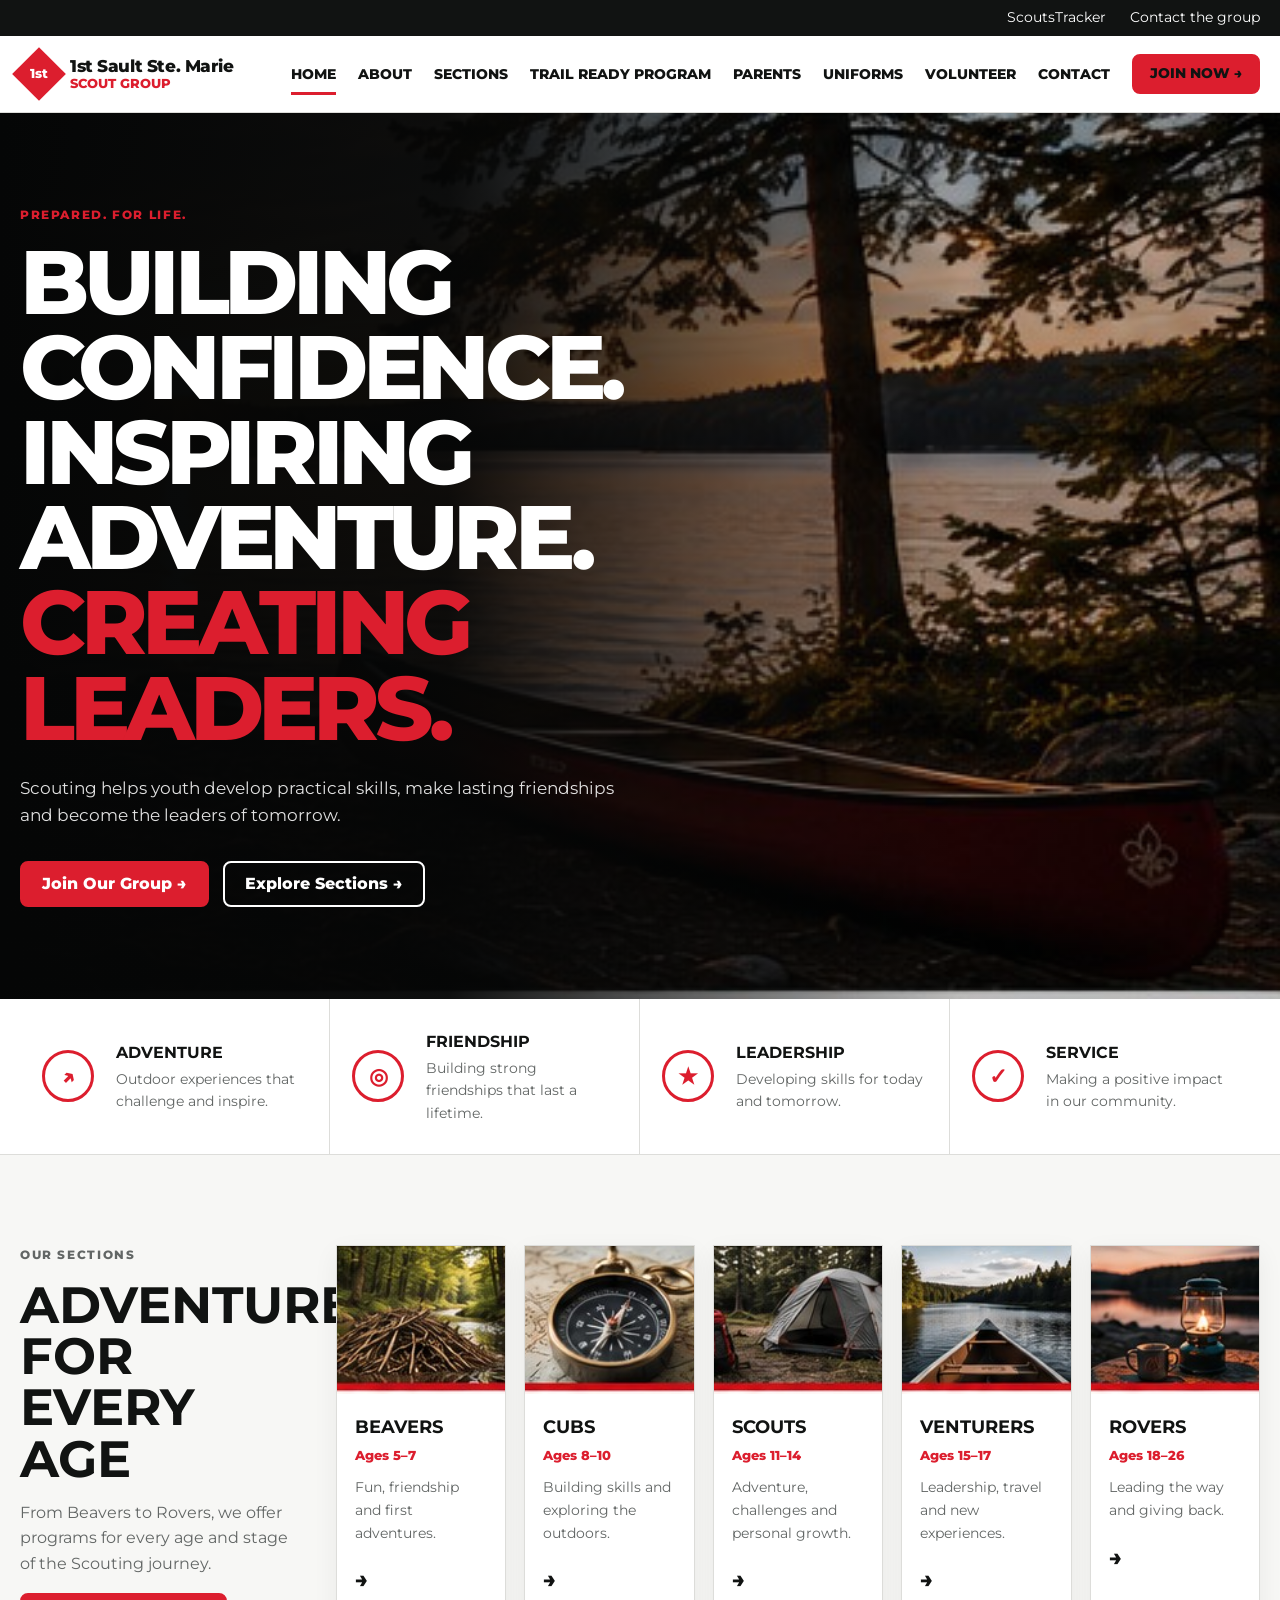
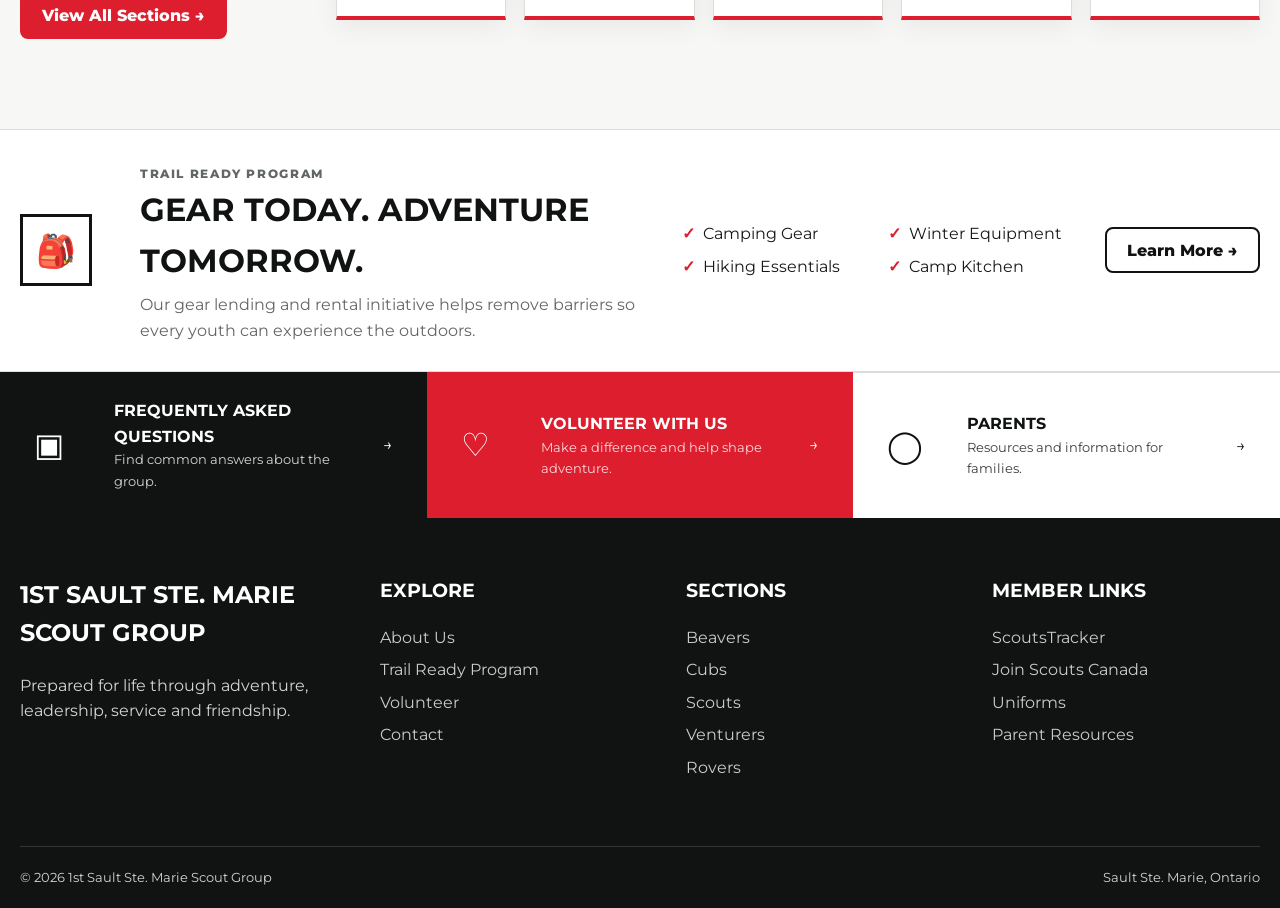
==== index.html @ 218b79c8 "Add files via upload" ====
<!doctype html>
<html lang="en">
<head>
  <meta charset="utf-8">
  <meta name="viewport" content="width=device-width, initial-scale=1">
  <meta name="description" content="Adventure, leadership and community with the 1st Sault Ste. Marie Scout Group.">
  <title>Home | 1st Sault Ste. Marie Scout Group</title>
  <link rel="preconnect" href="https://fonts.googleapis.com">
  <link rel="preconnect" href="https://fonts.gstatic.com" crossorigin>
  <link href="https://fonts.googleapis.com/css2?family=Montserrat:wght@500;600;700;800&display=swap" rel="stylesheet">
  <link rel="stylesheet" href="css/site.css?v=20260806-rwb2">
</head>
<body>

<a class="skip-link" href="#main">Skip to main content</a>

<div class="utility-bar">
  <div class="container utility-inner">
    <a href="https://scoutstracker.ca/" target="_blank" rel="noopener noreferrer">ScoutsTracker</a>
    <a href="contact.html">Contact the group</a>
  </div>
</div>

<header class="site-header">
  <div class="container header-row">
    <a class="brand" href="index.html" aria-label="1st Sault Ste. Marie Scout Group home">
      <span class="brand-mark" aria-hidden="true"><span>1st</span></span>
      <span class="brand-copy">
        <strong>1st Sault Ste. Marie</strong>
        <small>Scout Group</small>
      </span>
    </a>

    <button id="menuButton" class="menu-button" type="button" aria-expanded="false" aria-controls="siteNav">
      <span aria-hidden="true">☰</span>
      <span class="sr-only">Open navigation menu</span>
    </button>

    <nav id="siteNav" class="nav" aria-label="Primary navigation">
      <a href="index.html" aria-current="page">Home</a>
      <a href="about.html">About</a>
      <a href="sections.html">Sections</a>
      <a href="trail-ready.html">Trail Ready Program</a>
      <a href="parents.html">Parents</a>
      <a href="uniforms.html">Uniforms</a>
      <a href="volunteer.html">Volunteer</a>
      <a href="contact.html">Contact</a>
      <a class="button button-small" href="https://www.myscouts.ca/join" target="_blank" rel="noopener noreferrer">Join Now →</a>
    </nav>
  </div>
</header>

<main id="main">

<section class="hero">
  <div class="container hero-inner">
    <div class="hero-copy">
      <p class="kicker">Prepared. For life.</p>
      <h1>Building confidence.<br>Inspiring adventure.<br><em>Creating leaders.</em></h1>
      <p>Scouting helps youth develop practical skills, make lasting friendships and become the leaders of tomorrow.</p>
      <div class="hero-actions">
        <a class="button" href="https://www.myscouts.ca/join" target="_blank" rel="noopener noreferrer">Join Our Group →</a>
        <a class="button button-outline" href="sections.html">Explore Sections →</a>
      </div>
    </div>
  </div>
</section>

<section class="value-strip" aria-label="Benefits of Scouting">
  <div class="container value-grid">
    <article class="value-item"><span class="value-icon" aria-hidden="true">↗</span><div><h2>Adventure</h2><p>Outdoor experiences that challenge and inspire.</p></div></article>
    <article class="value-item"><span class="value-icon" aria-hidden="true">◎</span><div><h2>Friendship</h2><p>Building strong friendships that last a lifetime.</p></div></article>
    <article class="value-item"><span class="value-icon" aria-hidden="true">★</span><div><h2>Leadership</h2><p>Developing skills for today and tomorrow.</p></div></article>
    <article class="value-item"><span class="value-icon" aria-hidden="true">✓</span><div><h2>Service</h2><p>Making a positive impact in our community.</p></div></article>
  </div>
</section>

<section class="section section-soft">
  <div class="container section-layout">
    <div class="section-intro">
      <p class="eyebrow">Our sections</p>
      <h2>Adventure for every age</h2>
      <p>From Beavers to Rovers, we offer programs for every age and stage of the Scouting journey.</p>
      <a class="button" href="sections.html">View All Sections →</a>
    </div>

    <div class="section-cards">
      <a class="section-card" href="beavers.html"><img src="images/beavers.jpg" alt="Woodland trail and natural materials"><div class="section-card-content"><h3>Beavers</h3><span class="age">Ages 5–7</span><p>Fun, friendship and first adventures.</p><span class="arrow-link">→</span></div></a>
      <a class="section-card" href="cubs.html"><img src="images/cubs.jpg" alt="Compass on a map"><div class="section-card-content"><h3>Cubs</h3><span class="age">Ages 8–10</span><p>Building skills and exploring the outdoors.</p><span class="arrow-link">→</span></div></a>
      <a class="section-card" href="scouts.html"><img src="images/scouts.jpg" alt="Tent and backpack at a campsite"><div class="section-card-content"><h3>Scouts</h3><span class="age">Ages 11–14</span><p>Adventure, challenges and personal growth.</p><span class="arrow-link">→</span></div></a>
      <a class="section-card" href="venturers.html"><img src="images/venturers.jpg" alt="Canoe on a wilderness lake"><div class="section-card-content"><h3>Venturers</h3><span class="age">Ages 15–17</span><p>Leadership, travel and new experiences.</p><span class="arrow-link">→</span></div></a>
      <a class="section-card" href="rovers.html"><img src="images/rovers.jpg" alt="Lantern and camp equipment at dusk"><div class="section-card-content"><h3>Rovers</h3><span class="age">Ages 18–26</span><p>Leading the way and giving back.</p><span class="arrow-link">→</span></div></a>
    </div>
  </div>
</section>

<section class="feature-band">
  <div class="container feature-band-inner">
    <div class="feature-symbol" aria-hidden="true">🎒</div>
    <div><p class="eyebrow">Trail Ready Program</p><h2>Gear today. Adventure tomorrow.</h2><p>Our gear lending and rental initiative helps remove barriers so every youth can experience the outdoors.</p></div>
    <ul class="check-list"><li>Camping Gear</li><li>Winter Equipment</li><li>Hiking Essentials</li><li>Camp Kitchen</li></ul>
    <a class="button button-outline" href="trail-ready.html">Learn More →</a>
  </div>
</section>

<section class="quick-links">
  <a class="quick-link" href="faq.html"><span class="quick-link-icon" aria-hidden="true">▣</span><span><strong>Frequently Asked Questions</strong><small>Find common answers about the group.</small></span><span>→</span></a>
  <a class="quick-link" href="volunteer.html"><span class="quick-link-icon" aria-hidden="true">♡</span><span><strong>Volunteer With Us</strong><small>Make a difference and help shape adventure.</small></span><span>→</span></a>
  <a class="quick-link" href="parents.html"><span class="quick-link-icon" aria-hidden="true">◯</span><span><strong>Parents</strong><small>Resources and information for families.</small></span><span>→</span></a>
</section>

</main>

<footer class="site-footer">
  <div class="container footer-main">
    <div>
      <h2>1st Sault Ste. Marie Scout Group</h2>
      <p>Prepared for life through adventure, leadership, service and friendship.</p>
    </div>

    <div>
      <h3>Explore</h3>
      <a href="about.html">About Us</a>
      <a href="trail-ready.html">Trail Ready Program</a>
      <a href="volunteer.html">Volunteer</a>
      <a href="contact.html">Contact</a>
    </div>

    <div>
      <h3>Sections</h3>
      <a href="beavers.html">Beavers</a>
      <a href="cubs.html">Cubs</a>
      <a href="scouts.html">Scouts</a>
      <a href="venturers.html">Venturers</a>
      <a href="rovers.html">Rovers</a>
    </div>

    <div>
      <h3>Member Links</h3>
      <a href="https://scoutstracker.ca/" target="_blank" rel="noopener noreferrer">ScoutsTracker</a>
      <a href="https://www.myscouts.ca/join" target="_blank" rel="noopener noreferrer">Join Scouts Canada</a>
      <a href="uniforms.html">Uniforms</a>
      <a href="parents.html">Parent Resources</a>
    </div>
  </div>

  <div class="container footer-bottom">
    <span>© <span id="year"></span> 1st Sault Ste. Marie Scout Group</span>
    <span>Sault Ste. Marie, Ontario</span>
  </div>
</footer>
<script src="js/main.js"></script>

</body>
</html>
---- css/site.css ----
:root {
  --red: #dc1e2e;
  --red-dark: #b91422;
  --black: #111312;
  --charcoal: #1c1f1e;
  --ink: #171918;
  --muted: #626665;
  --white: #ffffff;
  --off-white: #f7f7f5;
  --line: #ddddda;
  --shadow: 0 18px 45px rgba(0, 0, 0, 0.12);
  --radius: 8px;
  --container: 1240px;
}

*,
*::before,
*::after {
  box-sizing: border-box;
}

html {
  scroll-behavior: smooth;
}

body {
  margin: 0;
  color: var(--ink);
  background: var(--white);
  font-family: "Montserrat", Arial, sans-serif;
  line-height: 1.6;
}

img {
  display: block;
  max-width: 100%;
}

a {
  color: inherit;
}

button,
input,
textarea,
select {
  font: inherit;
}

.container {
  width: min(calc(100% - 40px), var(--container));
  margin-inline: auto;
}

.skip-link {
  position: fixed;
  top: 12px;
  left: 12px;
  z-index: 10000;
  padding: 10px 14px;
  color: var(--black);
  background: var(--white);
  border: 2px solid var(--red);
  transform: translateY(-180%);
}

.skip-link:focus {
  transform: translateY(0);
}

.utility-bar {
  color: var(--white);
  background: var(--black);
  font-size: 0.85rem;
}

.utility-inner {
  min-height: 36px;
  display: flex;
  justify-content: flex-end;
  align-items: center;
  gap: 24px;
}

.utility-inner a {
  text-decoration: none;
}

.utility-inner a:hover,
.utility-inner a:focus-visible {
  color: #ffc5cb;
  text-decoration: underline;
}

.site-header {
  position: sticky;
  top: 0;
  z-index: 1000;
  border-bottom: 1px solid var(--line);
  background: rgba(255, 255, 255, 0.97);
  backdrop-filter: blur(12px);
}

.header-row {
  min-height: 76px;
  display: flex;
  align-items: center;
  gap: 28px;
}

.brand {
  display: inline-flex;
  align-items: center;
  gap: 12px;
  text-decoration: none;
}

.brand-mark {
  width: 38px;
  height: 38px;
  display: grid;
  place-items: center;
  color: var(--white);
  background: var(--red);
  font-size: 0.8rem;
  font-weight: 800;
  transform: rotate(45deg);
}

.brand-mark span {
  transform: rotate(-45deg);
}

.brand-copy {
  display: grid;
  line-height: 1.05;
}

.brand-copy strong {
  color: var(--black);
  font-size: 1.05rem;
  font-weight: 800;
  letter-spacing: -0.025em;
}

.brand-copy small {
  color: var(--red);
  font-weight: 800;
  text-transform: uppercase;
}

.nav {
  margin-left: auto;
  display: flex;
  align-items: center;
  gap: 22px;
}

.nav a {
  position: relative;
  color: var(--black);
  font-size: 0.86rem;
  font-weight: 800;
  text-decoration: none;
  text-transform: uppercase;
}

.nav > a:not(.button)::after {
  content: "";
  position: absolute;
  right: 0;
  bottom: -10px;
  left: 0;
  height: 3px;
  background: var(--red);
  transform: scaleX(0);
  transition: transform 180ms ease;
}

.nav > a:hover::after,
.nav > a:focus-visible::after,
.nav > a[aria-current="page"]::after {
  transform: scaleX(1);
}

.menu-button {
  display: none;
  margin-left: auto;
  width: 46px;
  height: 46px;
  border: 2px solid var(--black);
  color: var(--black);
  background: var(--white);
  cursor: pointer;
}

.button {
  display: inline-flex;
  min-height: 46px;
  align-items: center;
  justify-content: center;
  gap: 10px;
  padding: 11px 20px;
  border: 2px solid var(--red);
  border-radius: var(--radius);
  color: var(--white);
  background: var(--red);
  font-weight: 800;
  line-height: 1.1;
  text-align: center;
  text-decoration: none;
  transition:
    color 160ms ease,
    background 160ms ease,
    border-color 160ms ease,
    transform 160ms ease;
}

.button:hover,
.button:focus-visible {
  border-color: var(--black);
  background: var(--black);
  transform: translateY(-2px);
}

.button-small {
  min-height: 40px;
  padding: 9px 16px;
  font-size: 0.82rem;
}

.button-outline {
  color: var(--black);
  background: transparent;
  border-color: var(--black);
}

.button-outline:hover,
.button-outline:focus-visible {
  color: var(--white);
  background: var(--black);
}

.hero {
  position: relative;
  min-height: 620px;
  display: grid;
  align-items: center;
  overflow: hidden;
  color: var(--white);
  background:
    linear-gradient(90deg, #050606 0%, rgba(5, 6, 6, 0.96) 35%, rgba(5, 6, 6, 0.25) 75%),
    url("../images/hero.jpg") center right / cover no-repeat;
}

.hero-inner {
  position: relative;
  z-index: 2;
  padding-block: 92px;
}

.hero-copy {
  max-width: 690px;
}

.kicker,
.eyebrow {
  margin: 0 0 14px;
  color: var(--red);
  font-size: 0.78rem;
  font-weight: 800;
  letter-spacing: 0.13em;
  text-transform: uppercase;
}

.hero h1,
.page-hero h1 {
  margin: 0;
  max-width: 900px;
  color: var(--white);
  font-size: clamp(3rem, 7vw, 6rem);
  font-weight: 800;
  letter-spacing: -0.06em;
  line-height: 0.95;
  text-transform: uppercase;
}

.hero h1 em {
  color: var(--red);
  font-style: normal;
}

.hero-copy > p:not(.kicker) {
  max-width: 610px;
  margin: 24px 0 0;
  color: rgba(255, 255, 255, 0.88);
  font-size: 1.08rem;
}

.hero-actions {
  display: flex;
  flex-wrap: wrap;
  gap: 14px;
  margin-top: 32px;
}

.hero .button-outline,
.page-hero .button-outline,
.cta .button-outline {
  color: var(--white);
  border-color: var(--white);
}

.hero .button-outline:hover,
.hero .button-outline:focus-visible,
.page-hero .button-outline:hover,
.page-hero .button-outline:focus-visible,
.cta .button-outline:hover,
.cta .button-outline:focus-visible {
  color: var(--black);
  background: var(--white);
}

.value-strip {
  border-bottom: 1px solid var(--line);
  background: var(--white);
}

.value-grid {
  display: grid;
  grid-template-columns: repeat(4, 1fr);
}

.value-item {
  display: grid;
  grid-template-columns: 58px 1fr;
  gap: 16px;
  align-items: center;
  padding: 30px 22px;
  border-right: 1px solid var(--line);
}

.value-item:last-child {
  border-right: 0;
}

.value-icon {
  display: grid;
  width: 52px;
  height: 52px;
  place-items: center;
  border: 3px solid var(--red);
  border-radius: 50%;
  color: var(--red);
  font-size: 1.35rem;
  font-weight: 800;
}

.value-item h2 {
  margin: 0 0 2px;
  color: var(--black);
  font-size: 1rem;
  text-transform: uppercase;
}

.value-item p {
  margin: 0;
  color: var(--muted);
  font-size: 0.88rem;
}

.section {
  padding-block: 90px;
}

.section-soft {
  background: var(--off-white);
}

.section-black {
  color: var(--white);
  background: var(--black);
}

.section-heading {
  display: flex;
  justify-content: space-between;
  gap: 40px;
  align-items: end;
  margin-bottom: 36px;
}

.section-heading > div {
  max-width: 730px;
}

.section-heading h2,
.prose h2,
.cta h2,
.trp-intro h2 {
  margin: 0;
  color: var(--black);
  font-size: clamp(2.2rem, 5vw, 4rem);
  font-weight: 800;
  letter-spacing: -0.05em;
  line-height: 0.98;
  text-transform: uppercase;
}

.section-heading > p {
  max-width: 500px;
  margin: 0;
  color: var(--muted);
}

.section-black .section-heading h2,
.section-black .section-heading p {
  color: var(--white);
}

.section-layout {
  display: grid;
  grid-template-columns: 270px minmax(0, 1fr);
  gap: 46px;
  align-items: start;
}

.section-intro h2 {
  margin: 0;
  color: var(--black);
  font-size: clamp(2.2rem, 4vw, 3.4rem);
  line-height: 1;
  text-transform: uppercase;
}

.section-intro p {
  color: var(--muted);
}

.section-cards {
  display: grid;
  grid-template-columns: repeat(5, 1fr);
  gap: 18px;
}

.section-card {
  overflow: hidden;
  border: 1px solid var(--line);
  border-bottom: 4px solid var(--red);
  background: var(--white);
  box-shadow: 0 8px 24px rgba(0, 0, 0, 0.06);
  text-decoration: none;
  transition:
    transform 180ms ease,
    box-shadow 180ms ease;
}

.section-card:hover,
.section-card:focus-visible {
  transform: translateY(-7px);
  box-shadow: var(--shadow);
}

.section-card img {
  width: 100%;
  height: 148px;
  object-fit: cover;
}

.section-card-content {
  min-height: 190px;
  display: flex;
  flex-direction: column;
  padding: 18px;
}

.section-card h3 {
  margin: 0 0 4px;
  color: var(--black);
  font-size: 1.15rem;
  text-transform: uppercase;
}

.section-card .age {
  color: var(--red);
  font-size: 0.82rem;
  font-weight: 800;
}

.section-card p {
  margin: 10px 0 18px;
  color: var(--muted);
  font-size: 0.88rem;
}

.arrow-link {
  margin-top: auto;
  color: var(--black);
  font-size: 1.4rem;
  font-weight: 800;
}

.feature-band {
  border-top: 1px solid var(--line);
  border-bottom: 1px solid var(--line);
  background: var(--white);
}

.feature-band-inner {
  display: grid;
  grid-template-columns: 90px 1.3fr 1fr auto;
  gap: 30px;
  align-items: center;
  padding-block: 28px;
}

.feature-symbol {
  display: grid;
  width: 72px;
  height: 72px;
  place-items: center;
  border: 3px solid var(--black);
  color: var(--red);
  font-size: 2rem;
  font-weight: 800;
}

.feature-band h2 {
  margin: 0;
  color: var(--black);
  font-size: clamp(1.4rem, 3vw, 2rem);
  text-transform: uppercase;
}

.feature-band p {
  margin: 6px 0 0;
  color: var(--muted);
}

.check-list {
  display: grid;
  grid-template-columns: repeat(2, 1fr);
  gap: 8px 20px;
  margin: 0;
  padding: 0;
  list-style: none;
}

.check-list li::before {
  margin-right: 8px;
  color: var(--red);
  content: "✓";
  font-weight: 800;
}

.quick-links {
  display: grid;
  grid-template-columns: repeat(3, 1fr);
}

.quick-link {
  min-height: 120px;
  display: grid;
  grid-template-columns: 62px 1fr auto;
  gap: 18px;
  align-items: center;
  padding: 26px 34px;
  color: var(--white);
  background: var(--black);
  text-decoration: none;
}

.quick-link:nth-child(2) {
  background: var(--red);
}

.quick-link:nth-child(3) {
  color: var(--black);
  background: var(--white);
  border-top: 1px solid var(--line);
}

.quick-link-icon {
  font-size: 2rem;
}

.quick-link strong {
  display: block;
  text-transform: uppercase;
}

.quick-link small {
  display: block;
  opacity: 0.82;
}

.page-hero {
  padding-block: 100px 84px;
  color: var(--white);
  background:
    linear-gradient(120deg, rgba(5, 6, 6, 0.98), rgba(28, 31, 30, 0.94)),
    var(--black);
  border-bottom: 7px solid var(--red);
}

.page-hero p {
  max-width: 760px;
  margin: 22px 0 0;
  color: rgba(255, 255, 255, 0.82);
}

.content-shell {
  display: grid;
  grid-template-columns: minmax(0, 1fr) 300px;
  gap: 52px;
  align-items: start;
}

.prose h2 {
  margin-top: 0;
}

.prose h3 {
  margin-top: 32px;
  color: var(--black);
  font-size: 1.3rem;
}

.prose p,
.prose li {
  color: var(--muted);
}

.sidebar {
  position: sticky;
  top: 104px;
  padding: 24px;
  border-left: 5px solid var(--red);
  background: var(--off-white);
}

.sidebar h2 {
  margin-top: 0;
  color: var(--black);
  font-size: 1.15rem;
  text-transform: uppercase;
}

.sidebar a {
  display: block;
  padding: 8px 0;
  color: var(--black);
  font-weight: 700;
  text-decoration: none;
}

.sidebar a:hover,
.sidebar a:focus-visible {
  color: var(--red);
  text-decoration: underline;
}

.info-grid,
.resource-grid,
.equipment-grid {
  display: grid;
  grid-template-columns: repeat(3, 1fr);
  gap: 22px;
}

.info-card,
.resource-card,
.equipment-card {
  padding: 28px;
  border: 1px solid var(--line);
  border-top: 5px solid var(--red);
  background: var(--white);
}

.info-card h3,
.resource-card h3,
.equipment-card h3 {
  margin-top: 0;
  color: var(--black);
  text-transform: uppercase;
}

.info-card p,
.resource-card p,
.equipment-card li {
  color: var(--muted);
}

.text-link {
  color: var(--red);
  font-weight: 800;
  text-decoration: none;
}

.text-link:hover,
.text-link:focus-visible {
  text-decoration: underline;
}

.cta {
  padding: 50px;
  color: var(--white);
  background: var(--black);
  border-left: 10px solid var(--red);
}

.cta h2 {
  color: var(--white);
}

.cta p {
  max-width: 740px;
  color: rgba(255, 255, 255, 0.84);
}

.contact-directory {
  display: grid;
  grid-template-columns: repeat(2, 1fr);
  gap: 22px;
}

.contact-card {
  display: flex;
  flex-direction: column;
  padding: 28px;
  border: 1px solid var(--line);
  border-top: 6px solid var(--red);
  background: var(--white);
  box-shadow: 0 10px 28px rgba(0, 0, 0, 0.06);
}

.contact-card h2 {
  margin: 0;
  color: var(--black);
  text-transform: uppercase;
}

.contact-name {
  color: var(--red);
  font-weight: 800;
}

.contact-detail strong {
  display: block;
}

.contact-actions {
  display: flex;
  flex-wrap: wrap;
  gap: 12px;
  margin-top: auto;
}

.contact-guidance {
  margin-top: 24px;
  padding: 28px;
  border-left: 6px solid var(--red);
  background: var(--off-white);
}

.contact-guidance h2 {
  margin-top: 0;
  color: var(--black);
  text-transform: uppercase;
}

.response-note {
  color: var(--muted);
  font-size: 0.92rem;
}

.trp-intro {
  max-width: 900px;
  margin-bottom: 38px;
}

.trp-intro p {
  color: var(--muted);
}

.camp-pillars {
  display: grid;
  grid-template-columns: repeat(4, 1fr);
  gap: 18px;
}

.camp-pillar {
  padding: 26px;
  border: 1px solid var(--line);
  border-top: 6px solid var(--red);
  background: var(--white);
}

.camp-letter {
  display: block;
  color: var(--red);
  font-size: 2.5rem;
  font-weight: 800;
}

.camp-pillar h3 {
  margin: 6px 0;
  color: var(--black);
  text-transform: uppercase;
}

.camp-pillar p {
  color: var(--muted);
}

.program-steps {
  display: grid;
  grid-template-columns: repeat(5, 1fr);
  gap: 16px;
  counter-reset: step;
}

.program-step {
  padding: 24px;
  border: 1px solid var(--line);
  background: var(--off-white);
  counter-increment: step;
}

.program-step::before {
  content: counter(step);
  display: grid;
  width: 38px;
  height: 38px;
  margin-bottom: 14px;
  place-items: center;
  color: var(--white);
  background: var(--red);
  font-weight: 800;
}

.program-step h3 {
  color: var(--black);
  text-transform: uppercase;
}

.program-step p {
  color: var(--muted);
}

.donation-layout {
  display: grid;
  grid-template-columns: 1.15fr 0.85fr;
  gap: 40px;
  align-items: center;
}

.donation-list {
  display: grid;
  grid-template-columns: repeat(2, 1fr);
  gap: 8px 20px;
  padding: 0;
  list-style: none;
}

.donation-list li::before {
  margin-right: 8px;
  color: var(--red);
  content: "✓";
  font-weight: 800;
}

.program-note {
  padding: 28px;
  border-left: 6px solid var(--red);
  background: var(--white);
}

.uniform-selector-card {
  display: grid;
  grid-template-columns: 1fr 340px;
  gap: 30px;
  align-items: end;
  margin-bottom: 36px;
  padding: 28px;
  border: 1px solid var(--line);
  border-top: 6px solid var(--red);
  background: var(--white);
}

.uniform-selector label {
  display: block;
  margin-bottom: 8px;
  color: var(--black);
  font-weight: 800;
  text-transform: uppercase;
}

.uniform-selector select {
  width: 100%;
  min-height: 52px;
  padding: 12px 14px;
  border: 2px solid var(--black);
  color: var(--black);
  background: var(--white);
  font-weight: 700;
}

.uniform-panel[hidden] {
  display: none;
}

.uniform-panel {
  animation: fade-in 180ms ease;
}

@keyframes fade-in {
  from { opacity: 0; transform: translateY(5px); }
  to { opacity: 1; transform: translateY(0); }
}

.uniform-section-heading {
  display: flex;
  align-items: center;
  justify-content: space-between;
  margin-bottom: 22px;
}

.uniform-section-heading h2 {
  margin: 0;
  color: var(--black);
  text-transform: uppercase;
}

.uniform-section-accent {
  width: 90px;
  height: 7px;
  background: var(--red);
}

.uniform-product-grid {
  display: grid;
  grid-template-columns: repeat(2, 1fr);
  gap: 22px;
}

.uniform-product-grid-single {
  grid-template-columns: minmax(0, 720px);
  justify-content: center;
}

.uniform-product-card {
  overflow: hidden;
  border: 1px solid var(--line);
  border-bottom: 5px solid var(--red);
  background: var(--white);
}

.uniform-image-frame {
  min-height: 390px;
  display: grid;
  place-items: center;
  background: var(--off-white);
}

.uniform-image-frame img {
  width: 100%;
  height: 390px;
  padding: 18px;
  object-fit: contain;
}

.uniform-product-content {
  padding: 22px;
}

.purchase-card {
  display: grid;
  grid-template-columns: 1fr auto;
  gap: 32px;
  align-items: center;
  margin-top: 26px;
  padding: 32px;
  color: var(--white);
  background: var(--black);
  border-left: 8px solid var(--red);
}

.purchase-card h2 {
  color: var(--white);
}

.purchase-benefits {
  display: grid;
  grid-template-columns: repeat(2, 1fr);
  gap: 7px 18px;
  padding: 0;
  list-style: none;
}

.purchase-benefits li::before {
  margin-right: 8px;
  color: var(--red);
  content: "✓";
  font-weight: 800;
}

.insignia-card {
  margin-top: 26px;
  padding: 28px;
  border: 1px solid var(--line);
  border-top: 6px solid var(--red);
  background: var(--white);
}

.insignia-card-heading {
  display: flex;
  justify-content: space-between;
  gap: 20px;
  align-items: center;
}

.insignia-card-heading h2 {
  color: var(--black);
  text-transform: uppercase;
}

.pdf-viewer {
  min-height: 720px;
  overflow: hidden;
  border: 1px solid var(--line);
  background: var(--off-white);
}

.pdf-viewer iframe {
  width: 100%;
  min-height: 720px;
  border: 0;
}

.site-footer {
  color: rgba(255, 255, 255, 0.82);
  background: var(--black);
}

.footer-main {
  display: grid;
  grid-template-columns: 1.2fr repeat(3, 1fr);
  gap: 38px;
  padding-block: 58px;
}

.footer-main h2,
.footer-main h3 {
  margin-top: 0;
  color: var(--white);
  text-transform: uppercase;
}

.footer-main a {
  display: block;
  width: fit-content;
  margin: 7px 0;
  color: rgba(255, 255, 255, 0.78);
  text-decoration: none;
}

.footer-main a:hover,
.footer-main a:focus-visible {
  color: #ff9da6;
}

.footer-bottom {
  display: flex;
  justify-content: space-between;
  gap: 24px;
  padding-block: 20px;
  border-top: 1px solid rgba(255, 255, 255, 0.15);
  font-size: 0.82rem;
}

.notice {
  padding: 14px 16px;
  border-left: 5px solid var(--red);
  background: #fff0f1;
}

.sr-only {
  position: absolute;
  width: 1px;
  height: 1px;
  overflow: hidden;
  clip: rect(0, 0, 0, 0);
  white-space: nowrap;
}

:focus-visible {
  outline: 3px solid var(--red);
  outline-offset: 3px;
}

@media (max-width: 1080px) {
  .nav {
    gap: 14px;
  }

  .nav a {
    font-size: 0.78rem;
  }

  .section-layout,
  .content-shell {
    grid-template-columns: 1fr;
  }

  .section-cards {
    grid-template-columns: repeat(3, 1fr);
  }

  .sidebar {
    position: static;
  }
}

@media (max-width: 860px) {
  .utility-bar {
    display: none;
  }

  .menu-button {
    display: grid;
    place-items: center;
  }

  .nav {
    position: absolute;
    top: 100%;
    right: 20px;
    left: 20px;
    display: none;
    margin: 0;
    padding: 20px;
    border: 2px solid var(--black);
    background: var(--white);
    box-shadow: var(--shadow);
  }

  .nav.is-open {
    display: grid;
    gap: 16px;
  }

  .nav .button {
    width: 100%;
  }

  .value-grid,
  .feature-band-inner,
  .quick-links,
  .camp-pillars,
  .program-steps,
  .footer-main {
    grid-template-columns: repeat(2, 1fr);
  }

  .info-grid,
  .resource-grid,
  .equipment-grid {
    grid-template-columns: repeat(2, 1fr);
  }

  .uniform-selector-card,
  .purchase-card,
  .donation-layout {
    grid-template-columns: 1fr;
  }
}

@media (max-width: 620px) {
  .container {
    width: min(calc(100% - 28px), var(--container));
  }

  .brand-copy strong {
    font-size: 0.88rem;
  }

  .brand-copy small {
    font-size: 0.65rem;
  }

  .hero {
    min-height: 580px;
    background:
      linear-gradient(90deg, rgba(5, 6, 6, 0.98), rgba(5, 6, 6, 0.72)),
      url("../images/hero.jpg") center / cover no-repeat;
  }

  .hero h1,
  .page-hero h1 {
    font-size: clamp(2.8rem, 15vw, 4.2rem);
  }

  .section {
    padding-block: 68px;
  }

  .section-heading {
    align-items: start;
    flex-direction: column;
  }

  .value-grid,
  .section-cards,
  .feature-band-inner,
  .quick-links,
  .camp-pillars,
  .program-steps,
  .info-grid,
  .resource-grid,
  .equipment-grid,
  .contact-directory,
  .footer-main,
  .uniform-product-grid,
  .purchase-benefits,
  .donation-list {
    grid-template-columns: 1fr;
  }

  .value-item {
    border-right: 0;
    border-bottom: 1px solid var(--line);
  }

  .section-card img {
    height: 190px;
  }

  .quick-link {
    grid-template-columns: 48px 1fr auto;
  }

  .cta {
    padding: 34px 24px;
  }

  .insignia-card-heading,
  .uniform-section-heading {
    align-items: flex-start;
    flex-direction: column;
  }

  .pdf-viewer,
  .pdf-viewer iframe {
    min-height: 520px;
  }

  .footer-bottom {
    flex-direction: column;
  }
}


/* Group Commissioner contact separation */
.contact-person {
  display: flex;
  flex-direction: column;
}

.contact-person + .contact-person {
  margin-top: 1.5rem;
}

.contact-card hr {
  width: 100%;
  margin: 1.75rem 0;
  border: 0;
  border-top: 1px solid var(--line);
}

.contact-person .contact-actions {
  margin-top: 1rem;
}

.contact-person .contact-detail {
  margin: 0.55rem 0;
}

.contact-person .contact-detail a {
  overflow-wrap: anywhere;
}
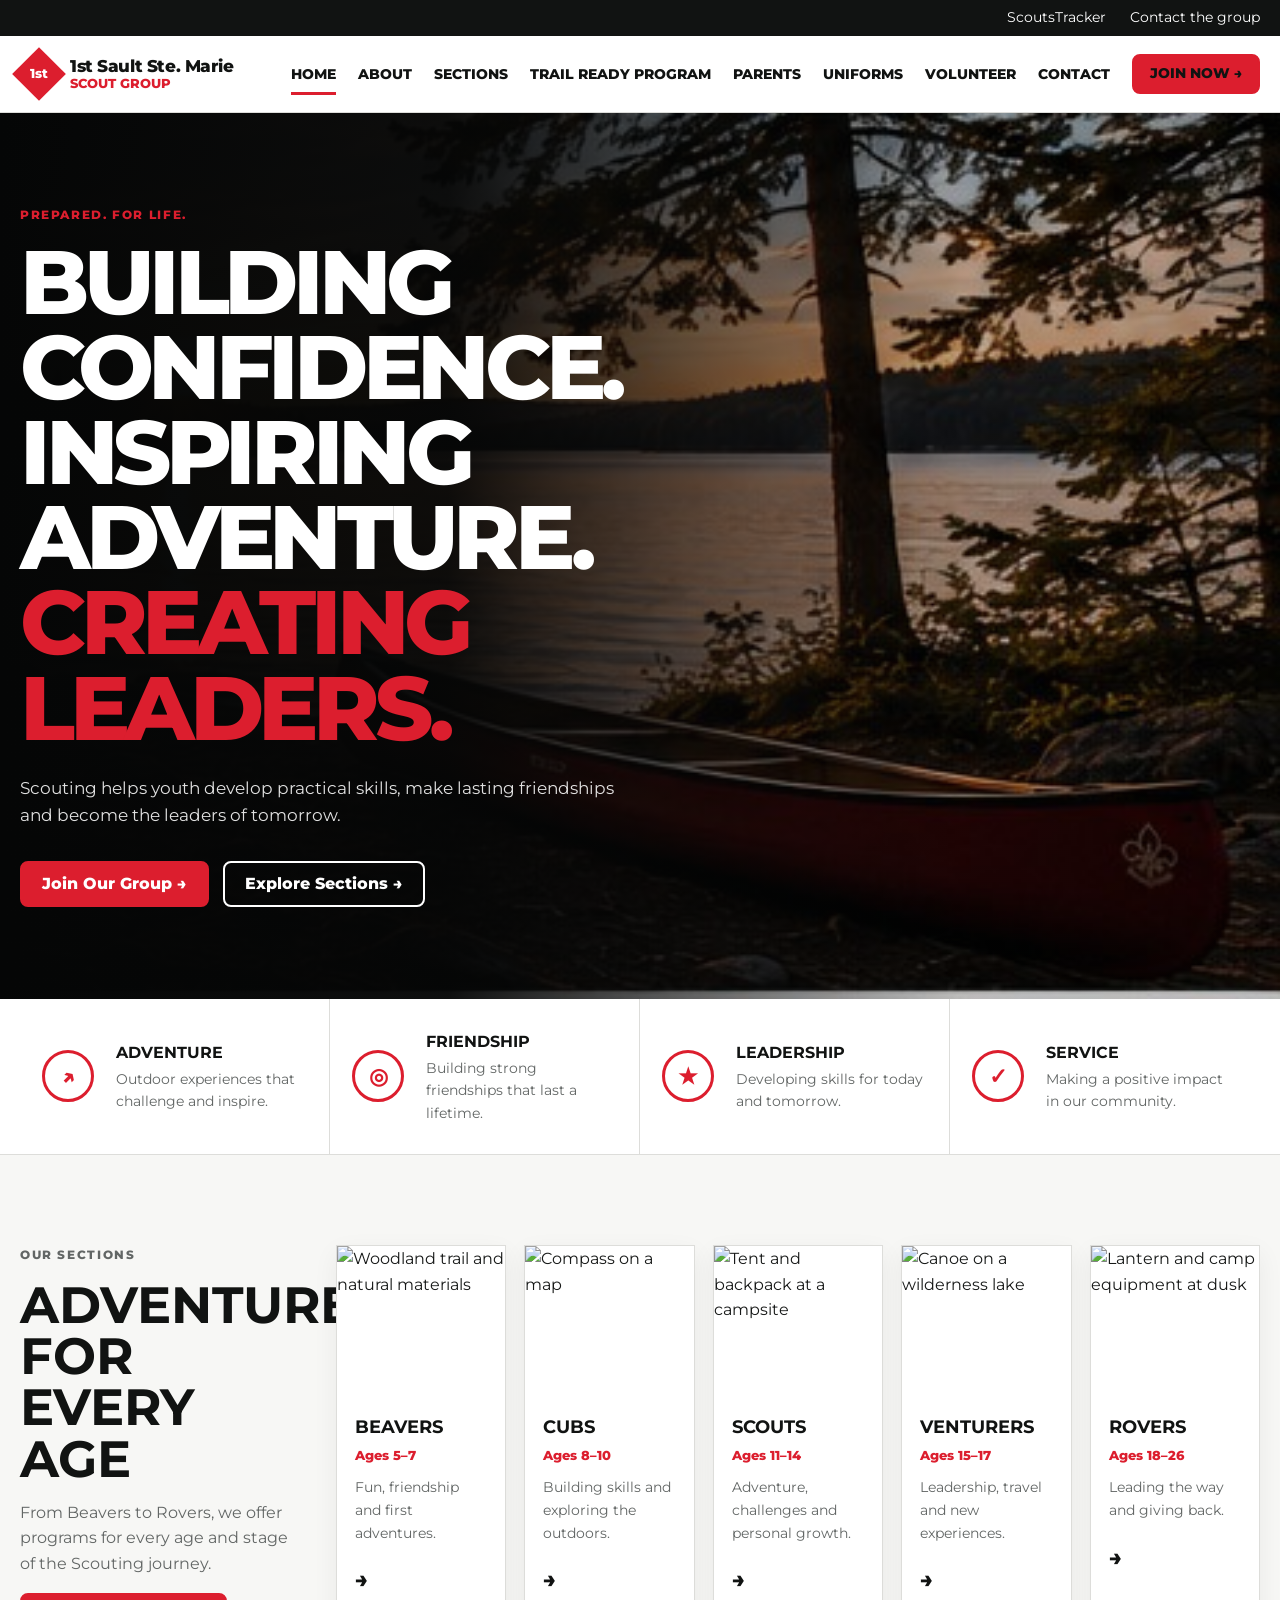
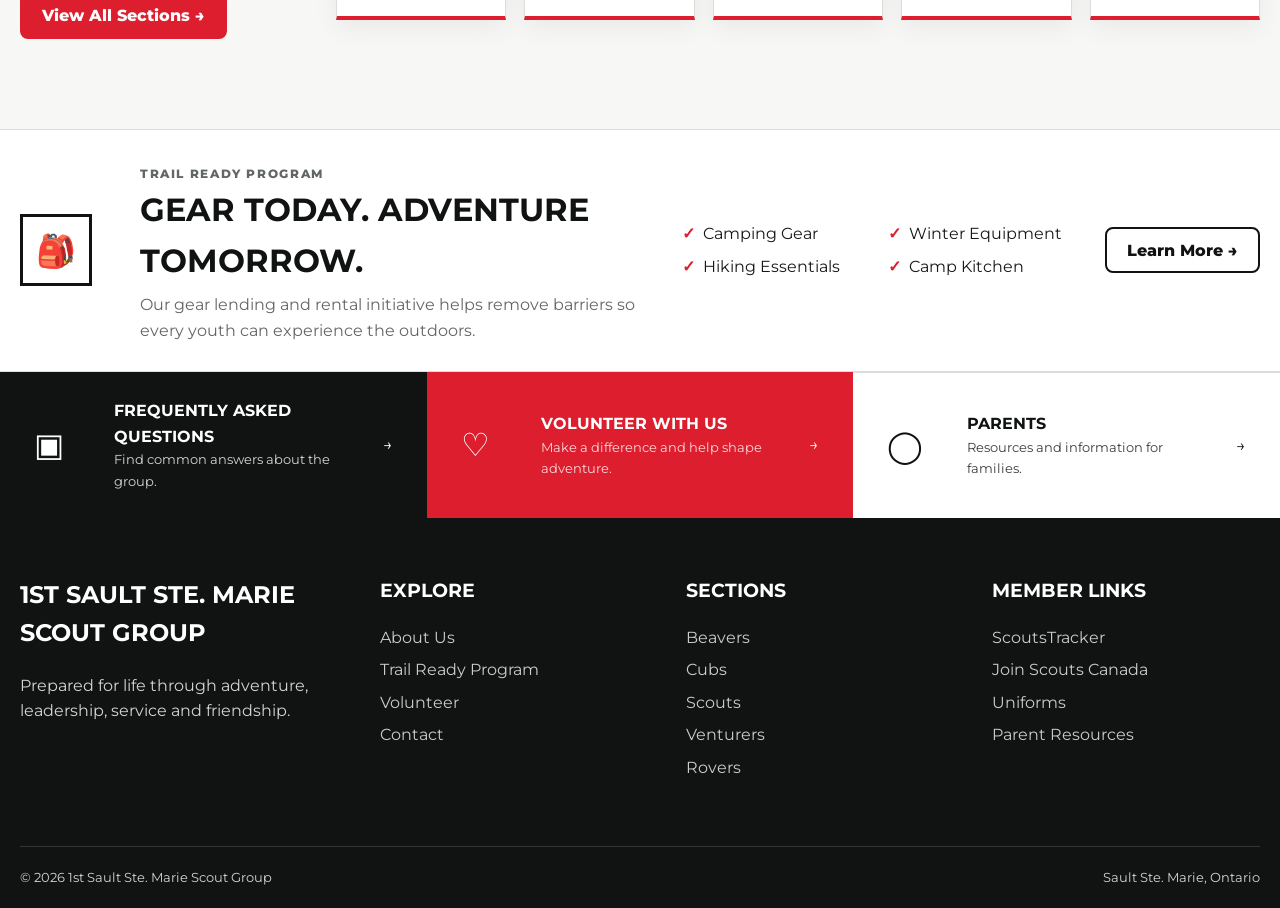
==== commit 6926da8f: "Add files via upload" ====
--- a/index.html
+++ b/index.html
@@ -1,155 +1 @@
-<!doctype html>
-<html lang="en">
-<head>
-  <meta charset="utf-8">
-  <meta name="viewport" content="width=device-width, initial-scale=1">
-  <meta name="description" content="Adventure, leadership and community with the 1st Sault Ste. Marie Scout Group.">
-  <title>Home | 1st Sault Ste. Marie Scout Group</title>
-  <link rel="preconnect" href="https://fonts.googleapis.com">
-  <link rel="preconnect" href="https://fonts.gstatic.com" crossorigin>
-  <link href="https://fonts.googleapis.com/css2?family=Montserrat:wght@500;600;700;800&display=swap" rel="stylesheet">
-  <link rel="stylesheet" href="css/site.css?v=20260806-rwb2">
-</head>
-<body>
-
-<a class="skip-link" href="#main">Skip to main content</a>
-
-<div class="utility-bar">
-  <div class="container utility-inner">
-    <a href="https://scoutstracker.ca/" target="_blank" rel="noopener noreferrer">ScoutsTracker</a>
-    <a href="contact.html">Contact the group</a>
-  </div>
-</div>
-
-<header class="site-header">
-  <div class="container header-row">
-    <a class="brand" href="index.html" aria-label="1st Sault Ste. Marie Scout Group home">
-      <span class="brand-mark" aria-hidden="true"><span>1st</span></span>
-      <span class="brand-copy">
-        <strong>1st Sault Ste. Marie</strong>
-        <small>Scout Group</small>
-      </span>
-    </a>
-
-    <button id="menuButton" class="menu-button" type="button" aria-expanded="false" aria-controls="siteNav">
-      <span aria-hidden="true">☰</span>
-      <span class="sr-only">Open navigation menu</span>
-    </button>
-
-    <nav id="siteNav" class="nav" aria-label="Primary navigation">
-      <a href="index.html" aria-current="page">Home</a>
-      <a href="about.html">About</a>
-      <a href="sections.html">Sections</a>
-      <a href="trail-ready.html">Trail Ready Program</a>
-      <a href="parents.html">Parents</a>
-      <a href="uniforms.html">Uniforms</a>
-      <a href="volunteer.html">Volunteer</a>
-      <a href="contact.html">Contact</a>
-      <a class="button button-small" href="https://www.myscouts.ca/join" target="_blank" rel="noopener noreferrer">Join Now →</a>
-    </nav>
-  </div>
-</header>
-
-<main id="main">
-
-<section class="hero">
-  <div class="container hero-inner">
-    <div class="hero-copy">
-      <p class="kicker">Prepared. For life.</p>
-      <h1>Building confidence.<br>Inspiring adventure.<br><em>Creating leaders.</em></h1>
-      <p>Scouting helps youth develop practical skills, make lasting friendships and become the leaders of tomorrow.</p>
-      <div class="hero-actions">
-        <a class="button" href="https://www.myscouts.ca/join" target="_blank" rel="noopener noreferrer">Join Our Group →</a>
-        <a class="button button-outline" href="sections.html">Explore Sections →</a>
-      </div>
-    </div>
-  </div>
-</section>
-
-<section class="value-strip" aria-label="Benefits of Scouting">
-  <div class="container value-grid">
-    <article class="value-item"><span class="value-icon" aria-hidden="true">↗</span><div><h2>Adventure</h2><p>Outdoor experiences that challenge and inspire.</p></div></article>
-    <article class="value-item"><span class="value-icon" aria-hidden="true">◎</span><div><h2>Friendship</h2><p>Building strong friendships that last a lifetime.</p></div></article>
-    <article class="value-item"><span class="value-icon" aria-hidden="true">★</span><div><h2>Leadership</h2><p>Developing skills for today and tomorrow.</p></div></article>
-    <article class="value-item"><span class="value-icon" aria-hidden="true">✓</span><div><h2>Service</h2><p>Making a positive impact in our community.</p></div></article>
-  </div>
-</section>
-
-<section class="section section-soft">
-  <div class="container section-layout">
-    <div class="section-intro">
-      <p class="eyebrow">Our sections</p>
-      <h2>Adventure for every age</h2>
-      <p>From Beavers to Rovers, we offer programs for every age and stage of the Scouting journey.</p>
-      <a class="button" href="sections.html">View All Sections →</a>
-    </div>
-
-    <div class="section-cards">
-      <a class="section-card" href="beavers.html"><img src="images/beavers.jpg" alt="Woodland trail and natural materials"><div class="section-card-content"><h3>Beavers</h3><span class="age">Ages 5–7</span><p>Fun, friendship and first adventures.</p><span class="arrow-link">→</span></div></a>
-      <a class="section-card" href="cubs.html"><img src="images/cubs.jpg" alt="Compass on a map"><div class="section-card-content"><h3>Cubs</h3><span class="age">Ages 8–10</span><p>Building skills and exploring the outdoors.</p><span class="arrow-link">→</span></div></a>
-      <a class="section-card" href="scouts.html"><img src="images/scouts.jpg" alt="Tent and backpack at a campsite"><div class="section-card-content"><h3>Scouts</h3><span class="age">Ages 11–14</span><p>Adventure, challenges and personal growth.</p><span class="arrow-link">→</span></div></a>
-      <a class="section-card" href="venturers.html"><img src="images/venturers.jpg" alt="Canoe on a wilderness lake"><div class="section-card-content"><h3>Venturers</h3><span class="age">Ages 15–17</span><p>Leadership, travel and new experiences.</p><span class="arrow-link">→</span></div></a>
-      <a class="section-card" href="rovers.html"><img src="images/rovers.jpg" alt="Lantern and camp equipment at dusk"><div class="section-card-content"><h3>Rovers</h3><span class="age">Ages 18–26</span><p>Leading the way and giving back.</p><span class="arrow-link">→</span></div></a>
-    </div>
-  </div>
-</section>
-
-<section class="feature-band">
-  <div class="container feature-band-inner">
-    <div class="feature-symbol" aria-hidden="true">🎒</div>
-    <div><p class="eyebrow">Trail Ready Program</p><h2>Gear today. Adventure tomorrow.</h2><p>Our gear lending and rental initiative helps remove barriers so every youth can experience the outdoors.</p></div>
-    <ul class="check-list"><li>Camping Gear</li><li>Winter Equipment</li><li>Hiking Essentials</li><li>Camp Kitchen</li></ul>
-    <a class="button button-outline" href="trail-ready.html">Learn More →</a>
-  </div>
-</section>
-
-<section class="quick-links">
-  <a class="quick-link" href="faq.html"><span class="quick-link-icon" aria-hidden="true">▣</span><span><strong>Frequently Asked Questions</strong><small>Find common answers about the group.</small></span><span>→</span></a>
-  <a class="quick-link" href="volunteer.html"><span class="quick-link-icon" aria-hidden="true">♡</span><span><strong>Volunteer With Us</strong><small>Make a difference and help shape adventure.</small></span><span>→</span></a>
-  <a class="quick-link" href="parents.html"><span class="quick-link-icon" aria-hidden="true">◯</span><span><strong>Parents</strong><small>Resources and information for families.</small></span><span>→</span></a>
-</section>
-
-</main>
-
-<footer class="site-footer">
-  <div class="container footer-main">
-    <div>
-      <h2>1st Sault Ste. Marie Scout Group</h2>
-      <p>Prepared for life through adventure, leadership, service and friendship.</p>
-    </div>
-
-    <div>
-      <h3>Explore</h3>
-      <a href="about.html">About Us</a>
-      <a href="trail-ready.html">Trail Ready Program</a>
-      <a href="volunteer.html">Volunteer</a>
-      <a href="contact.html">Contact</a>
-    </div>
-
-    <div>
-      <h3>Sections</h3>
-      <a href="beavers.html">Beavers</a>
-      <a href="cubs.html">Cubs</a>
-      <a href="scouts.html">Scouts</a>
-      <a href="venturers.html">Venturers</a>
-      <a href="rovers.html">Rovers</a>
-    </div>
-
-    <div>
-      <h3>Member Links</h3>
-      <a href="https://scoutstracker.ca/" target="_blank" rel="noopener noreferrer">ScoutsTracker</a>
-      <a href="https://www.myscouts.ca/join" target="_blank" rel="noopener noreferrer">Join Scouts Canada</a>
-      <a href="uniforms.html">Uniforms</a>
-      <a href="parents.html">Parent Resources</a>
-    </div>
-  </div>
-
-  <div class="container footer-bottom">
-    <span>© <span id="year"></span> 1st Sault Ste. Marie Scout Group</span>
-    <span>Sault Ste. Marie, Ontario</span>
-  </div>
-</footer>
-<script src="js/main.js"></script>
-
-</body>
-</html>
+<!doctype html><html lang="en"><head><meta charset="utf-8"><meta name="viewport" content="width=device-width, initial-scale=1"><meta name="description" content="Adventure, leadership and community with the 1st Sault Ste. Marie Scout Group."><title>Home | 1st Sault Ste. Marie Scout Group</title><link rel="preconnect" href="https://fonts.googleapis.com"><link rel="preconnect" href="https://fonts.gstatic.com" crossorigin><link href="https://fonts.googleapis.com/css2?family=Montserrat:wght@500;600;700;800&display=swap" rel="stylesheet"><link rel="stylesheet" href="css/site.css?v=20260806-rwb2"></head><body><a class="skip-link" href="#main">Skip to main content</a><div class="utility-bar"><div class="container utility-inner"><a href="https://scoutstracker.ca/" target="_blank" rel="noopener noreferrer">ScoutsTracker</a><a href="contact.html">Contact the group</a></div></div><header class="site-header"><div class="container header-row"><a class="brand" href="index.html" aria-label="1st Sault Ste. Marie Scout Group home"><span class="brand-mark" aria-hidden="true"><span>1st</span></span><span class="brand-copy"><strong>1st Sault Ste. Marie</strong><small>Scout Group</small></span></a><button id="menuButton" class="menu-button" type="button" aria-expanded="false" aria-controls="siteNav"><span aria-hidden="true">☰</span><span class="sr-only">Open navigation menu</span></button><nav id="siteNav" class="nav" aria-label="Primary navigation"><a href="index.html" aria-current="page">Home</a><a href="about.html">About</a><a href="sections.html">Sections</a><a href="trail-ready.html">Trail Ready Program</a><a href="parents.html">Parents</a><a href="uniforms.html">Uniforms</a><a href="volunteer.html">Volunteer</a><a href="contact.html">Contact</a><a class="button button-small" href="https://www.myscouts.ca/join" target="_blank" rel="noopener noreferrer">Join Now →</a></nav></div></header><main id="main"><section class="hero"><div class="container hero-inner"><div class="hero-copy"><p class="kicker">Prepared. For life.</p><h1>Building confidence.<br>Inspiring adventure.<br><em>Creating leaders.</em></h1><p>Scouting helps youth develop practical skills, make lasting friendships and become the leaders of tomorrow.</p><div class="hero-actions"><a class="button" href="https://www.myscouts.ca/join" target="_blank" rel="noopener noreferrer">Join Our Group →</a><a class="button button-outline" href="sections.html">Explore Sections →</a></div></div></div></section><section class="value-strip" aria-label="Benefits of Scouting"><div class="container value-grid"><article class="value-item"><span class="value-icon" aria-hidden="true">↗</span><div><h2>Adventure</h2><p>Outdoor experiences that challenge and inspire.</p></div></article><article class="value-item"><span class="value-icon" aria-hidden="true">◎</span><div><h2>Friendship</h2><p>Building strong friendships that last a lifetime.</p></div></article><article class="value-item"><span class="value-icon" aria-hidden="true">★</span><div><h2>Leadership</h2><p>Developing skills for today and tomorrow.</p></div></article><article class="value-item"><span class="value-icon" aria-hidden="true">✓</span><div><h2>Service</h2><p>Making a positive impact in our community.</p></div></article></div></section><section class="section section-soft"><div class="container section-layout"><div class="section-intro"><p class="eyebrow">Our sections</p><h2>Adventure for every age</h2><p>From Beavers to Rovers, we offer programs for every age and stage of the Scouting journey.</p><a class="button" href="sections.html">View All Sections →</a></div><div class="section-cards"><a class="section-card" href="beavers.html"><img src="images/beavers.webp" alt="Woodland trail and natural materials" loading="lazy"><div class="section-card-content"><h3>Beavers</h3><span class="age">Ages 5–7</span><p>Fun, friendship and first adventures.</p><span class="arrow-link">→</span></div></a><a class="section-card" href="cubs.html"><img src="images/cubs.webp" alt="Compass on a map" loading="lazy"><div class="section-card-content"><h3>Cubs</h3><span class="age">Ages 8–10</span><p>Building skills and exploring the outdoors.</p><span class="arrow-link">→</span></div></a><a class="section-card" href="scouts.html"><img src="images/scouts.webp" alt="Tent and backpack at a campsite" loading="lazy"><div class="section-card-content"><h3>Scouts</h3><span class="age">Ages 11–14</span><p>Adventure, challenges and personal growth.</p><span class="arrow-link">→</span></div></a><a class="section-card" href="venturers.html"><img src="images/venturers.webp" alt="Canoe on a wilderness lake" loading="lazy"><div class="section-card-content"><h3>Venturers</h3><span class="age">Ages 15–17</span><p>Leadership, travel and new experiences.</p><span class="arrow-link">→</span></div></a><a class="section-card" href="rovers.html"><img src="images/rovers.webp" alt="Lantern and camp equipment at dusk" loading="lazy"><div class="section-card-content"><h3>Rovers</h3><span class="age">Ages 18–26</span><p>Leading the way and giving back.</p><span class="arrow-link">→</span></div></a></div></div></section><section class="feature-band"><div class="container feature-band-inner"><div class="feature-symbol" aria-hidden="true">🎒</div><div><p class="eyebrow">Trail Ready Program</p><h2>Gear today. Adventure tomorrow.</h2><p>Our gear lending and rental initiative helps remove barriers so every youth can experience the outdoors.</p></div><ul class="check-list"><li>Camping Gear</li><li>Winter Equipment</li><li>Hiking Essentials</li><li>Camp Kitchen</li></ul><a class="button button-outline" href="trail-ready.html">Learn More →</a></div></section><section class="quick-links"><a class="quick-link" href="faq.html"><span class="quick-link-icon" aria-hidden="true">▣</span><span><strong>Frequently Asked Questions</strong><small>Find common answers about the group.</small></span><span>→</span></a><a class="quick-link" href="volunteer.html"><span class="quick-link-icon" aria-hidden="true">♡</span><span><strong>Volunteer With Us</strong><small>Make a difference and help shape adventure.</small></span><span>→</span></a><a class="quick-link" href="parents.html"><span class="quick-link-icon" aria-hidden="true">◯</span><span><strong>Parents</strong><small>Resources and information for families.</small></span><span>→</span></a></section></main><footer class="site-footer"><div class="container footer-main"><div><h2>1st Sault Ste. Marie Scout Group</h2><p>Prepared for life through adventure, leadership, service and friendship.</p></div><div><h3>Explore</h3><a href="about.html">About Us</a><a href="trail-ready.html">Trail Ready Program</a><a href="volunteer.html">Volunteer</a><a href="contact.html">Contact</a></div><div><h3>Sections</h3><a href="beavers.html">Beavers</a><a href="cubs.html">Cubs</a><a href="scouts.html">Scouts</a><a href="venturers.html">Venturers</a><a href="rovers.html">Rovers</a></div><div><h3>Member Links</h3><a href="https://scoutstracker.ca/" target="_blank" rel="noopener noreferrer">ScoutsTracker</a><a href="https://www.myscouts.ca/join" target="_blank" rel="noopener noreferrer">Join Scouts Canada</a><a href="uniforms.html">Uniforms</a><a href="parents.html">Parent Resources</a></div></div><div class="container footer-bottom"><span>© <span id="year"></span> 1st Sault Ste. Marie Scout Group</span><span>Sault Ste. Marie, Ontario</span></div></footer><script src="js/main.js"></script></body></html>
